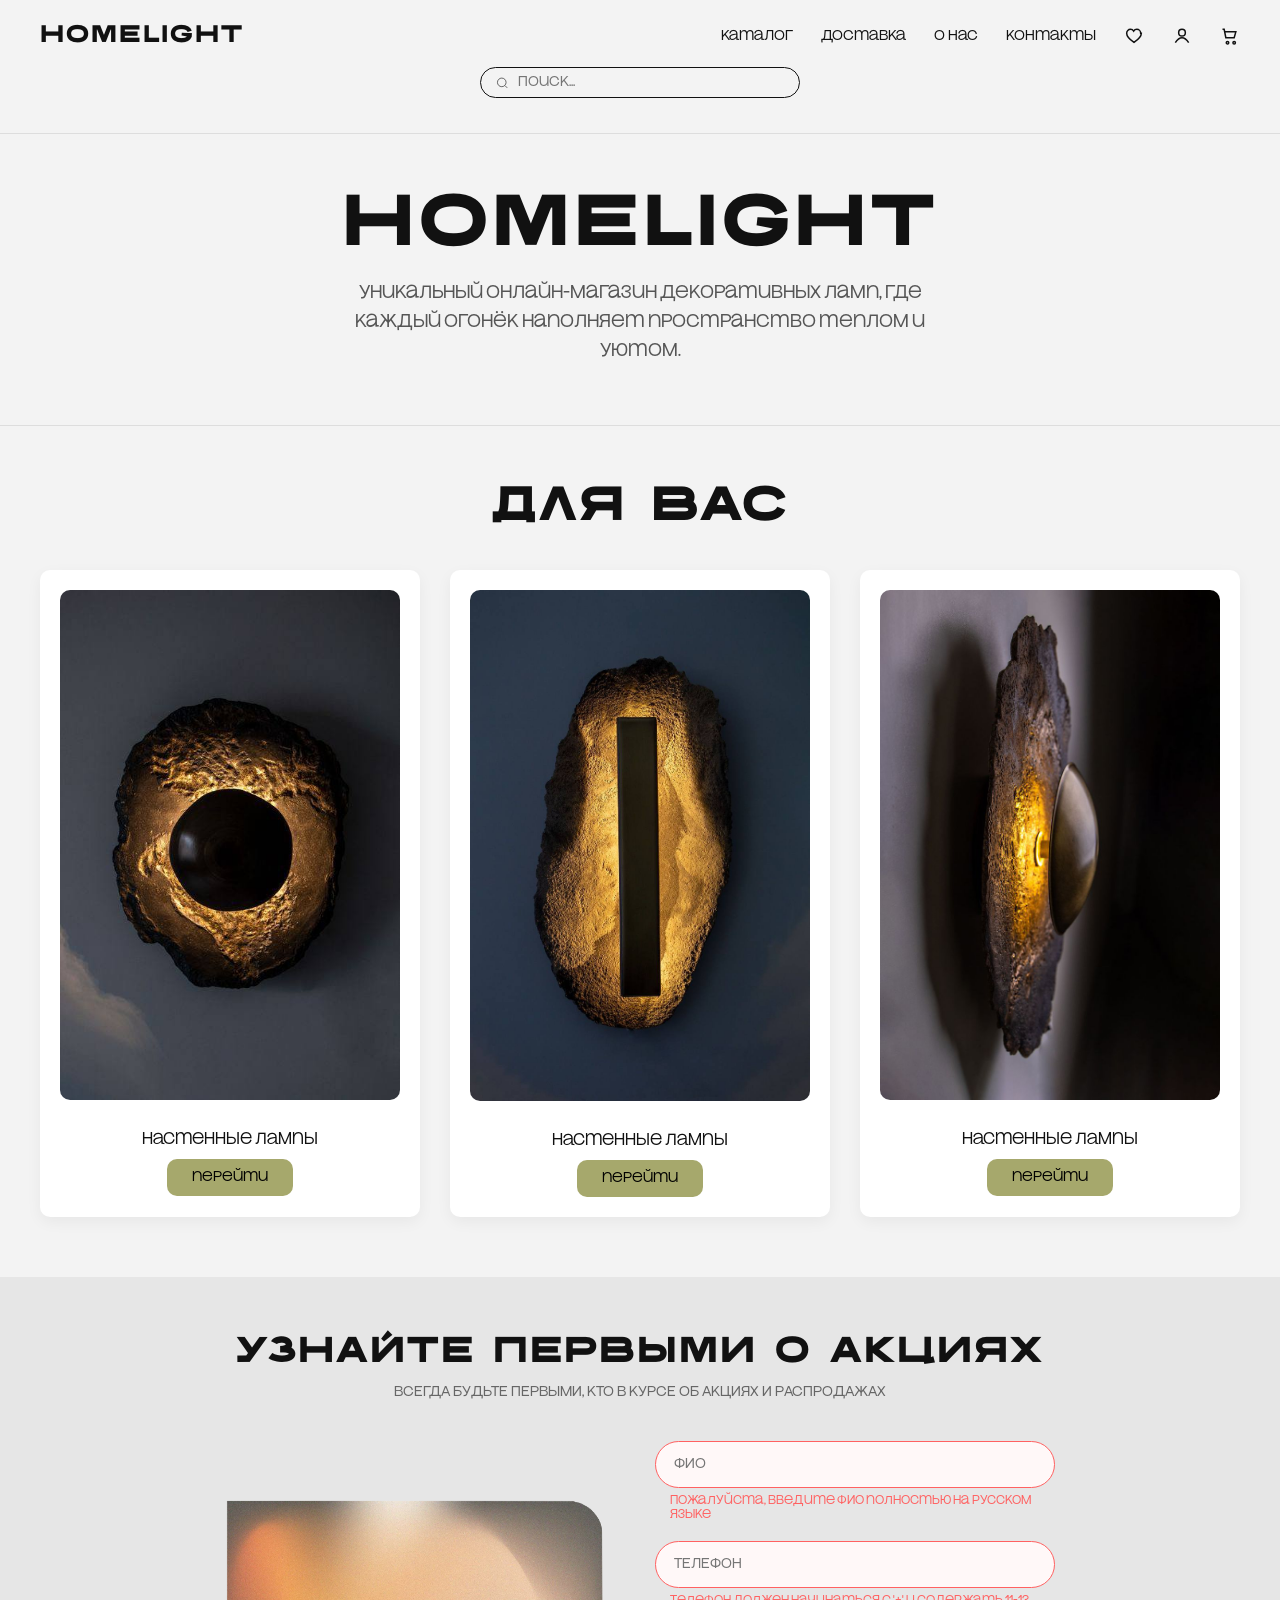
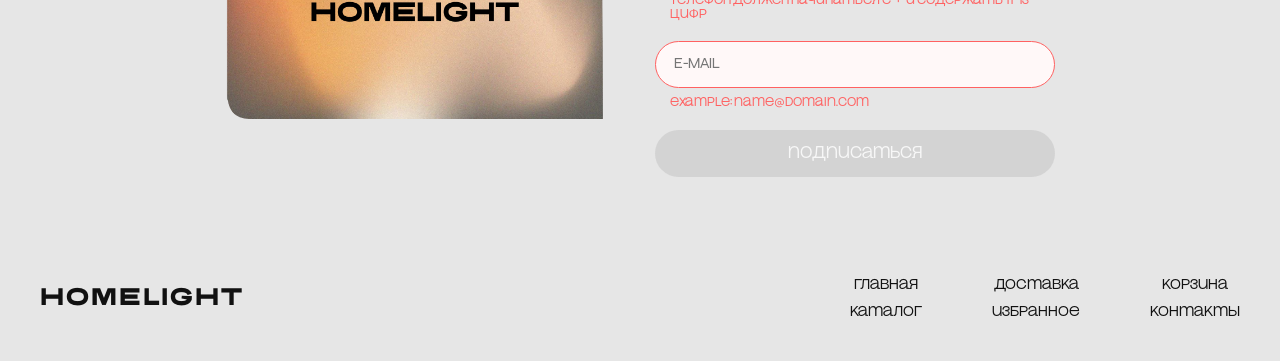
==== index.html @ e1d5abbf "Add files via upload" ====
<!DOCTYPE html>
<html lang="ru">
<head>
    <meta name="viewport" content="width=device-width, initial-scale=1.0, maximum-scale=1.0, user-scalable=yes">
    <meta charset="UTF-8">
    <meta name="viewport" content="width=device-width, initial-scale=1.0">
    <title>HOMELIGHT</title>
    <link href="https://fonts.googleapis.com/css2?family=Manrope:wght@400;500;700;800&display=swap" rel="stylesheet">
    <link rel="stylesheet" href="style.css">
    <link rel="stylesheet" href="cart-notification.css">
</head>
<body>
<link rel="stylesheet" href="common.css">
<header class="header">
    <div class="container header-row">
        <a href="index.html" class="logo">HOMELIGHT</a>

        <nav class="nav">
            <a href="catalog.html">каталог</a>
            <a href="delivery.html">доставка</a>
            <a href="about.html">о нас</a>
             <a href="contact.html">контакты</a>

            <a href="favorites.html" class="icon icon-favorite">
                <svg class="heart-icon" viewBox="0 0 24 24" fill="none" stroke="currentColor">
                    <path d="M20.8 8.6c0 5-8.8 11-8.8 11S3.2 13.6 3.2 8.6c0-2.6 2-4.6 4.6-4.6 1.6 0 3 .8 3.8 2.1C12.4 4.8 13.8 4 15.4 4c2.6 0 4.6 2 4.6 4.6z"/>
                </svg>
            </a>

            <a href="profile.html" class="icon">
                <svg viewBox="0 0 24 24" fill="none" stroke="currentColor">
                    <circle cx="12" cy="8" r="4"/>
                    <path d="M4 20c2.5-4 5.5-6 8-6s5.5 2 8 6"/>
                </svg>
            </a>

            <a href="trashbin.html" class="icon cart-icon">
                <svg viewBox="0 0 24 24" fill="none" stroke="currentColor">
                    <path d="M3 4h2l2 10h10l2-7H6"/>
                    <circle cx="9" cy="20" r="1.5"/>
                    <circle cx="17" cy="20" r="1.5"/>
                </svg>
            </a>
        </nav>
    </div>

    <div class="search-wrapper">
        <div class="search-box">
            <svg viewBox="0 0 24 24" fill="none" stroke="currentColor">
                <circle cx="11" cy="11" r="7"/>
                <line x1="20" y1="20" x2="16.5" y2="16.5"/>
            </svg>
            <input type="text" id="searchInput" placeholder="Поиск...">
        </div>
    </div>
</header>

<hr class="divider">

<section class="hero container">
    <h1>HOMELIGHT</h1>
    <p class="hero-text">
        уникальный онлайн-магазин декоративных ламп, где каждый огонёк наполняет пространство теплом и уютом.
    </p>
</section>

<hr class="divider">

<section class="catalog container">
    <h2>ДЛЯ ВАС</h2>

    <div class="catalog-grid">
        <div class="card" onclick="window.location.href='card.html?id=6'">
            <div class="card-img">
                <img src="image/1.6.jpeg" alt="Лампа 1">
            </div>
            <p>настенные лампы</p>
            <button onclick="event.stopPropagation(); window.location.href='card.html?id=6'">перейти</button>
        </div>

        <div class="card" onclick="window.location.href='card.html?id=3'">
            <img src="image/1.3.jpeg" alt="Лампа 2">
            <p>настенные лампы</p>
            <button onclick="event.stopPropagation(); window.location.href='card.html?id=3'">перейти</button>
        </div>

        <div class="card" onclick="window.location.href='card.html?id=9'">
            <img src="image/1.9.jpg" alt="Лампа 3">
            <p>настенные лампы</p>
            <button onclick="event.stopPropagation(); window.location.href='card.html?id=9'">перейти</button>
        </div>
    </div>
</section>

<section class="subscribe">
    <div class="container">
        <h2 class="subscribe-title">УЗНАЙТЕ ПЕРВЫМИ О АКЦИЯХ</h2>
        <p class="sub-text">ВСЕГДА БУДЬТЕ ПЕРВЫМИ, КТО В КУРСЕ ОБ АКЦИЯХ И РАСПРОДАЖАХ</p>

        <div class="subscribe-wrapper">
            <div class="subscribe-image">
                <img src="image/homelight.png" alt="Подписка">
            </div>

            <form class="subscribe-form" id="subscribeForm" novalidate>
                <div class="form-group">
                    <input 
                        type="text" 
                        id="fullname"
                        placeholder="ФИО" 
                        autocomplete="off"
                    >
                    <div class="error-message" id="fullnameError">Пожалуйста, введите ФИО полностью на русском языке</div>
                </div>

                <div class="form-group">
                    <input 
                        type="tel" 
                        id="phone"
                        placeholder="ТЕЛЕФОН" 
                        autocomplete="off"
                    >
                    <div class="error-message" id="phoneError">Телефон должен начинаться с '+' и содержать 11-13 цифр</div>
                </div>

                <div class="form-group">
                    <input 
                        type="email" 
                        id="email"
                        placeholder="E-MAIL" 
                        autocomplete="off"
                    >
                    <div class="error-message" id="emailError">example: name@domain.com</div>
                </div>

                <button type="submit" class="subscribe-btn" id="submitBtn">подписаться</button>
            </form>
        </div>
    </div>
</section>

<script>
    document.addEventListener('DOMContentLoaded', function() {
        // ---------- БЛОК ПОДПИСКИ ----------
        const subscribeForm = document.getElementById('subscribeForm');
        if (subscribeForm) {
            const fullnameInput = document.getElementById('fullname');
            const phoneInput = document.getElementById('phone');
            const emailInput = document.getElementById('email');
            const submitBtn = document.getElementById('submitBtn');
            
            const fullnameError = document.getElementById('fullnameError');
            const phoneError = document.getElementById('phoneError');
            const emailError = document.getElementById('emailError');
            
            // Регулярные выражения
            const patterns = {
                fullname: /^[А-Яа-яЁё\s]{2,}$/,
                phone: /^\+\d{10,13}$/,
                email: /^[^\s@]+@[^\s@]+\.[^\s@]+$/
            };
            
            // При фокусе на телефоне - добавляем +, если поле пустое
            phoneInput.addEventListener('focus', function() {
                if (this.value.trim() === '') {
                    this.value = '+';
                }
            });
            
            // При вводе телефона - защищаем первый символ +
            phoneInput.addEventListener('input', function() {
                let val = this.value;
                
                // Если поле пустое - ставим +
                if (val === '') {
                    this.value = '+';
                    return;
                }
                
                // Если первый символ не + - добавляем его в начало
                if (val[0] !== '+') {
                    this.value = '+' + val.replace(/[^0-9]/g, '');
                    return;
                }
                
                // Удаляем все символы, кроме + и цифр, но сохраняем + в начале
                let numbers = val.substring(1).replace(/[^0-9]/g, '');
                this.value = '+' + numbers;
            });
            
            // Функция валидации одного поля
            function validateField(input, pattern, errorElement) {
                const value = input.value.trim();
                
                if (value === '') {
                    input.classList.add('invalid');
                    errorElement.classList.add('visible');
                    return false;
                }
                
                if (!pattern.test(value)) {
                    input.classList.add('invalid');
                    errorElement.classList.add('visible');
                    return false;
                }
                
                input.classList.remove('invalid');
                errorElement.classList.remove('visible');
                return true;
            }
            
            // Общая проверка формы
            function isFormValid() {
                const isFullnameValid = validateField(fullnameInput, patterns.fullname, fullnameError);
                const isPhoneValid = validateField(phoneInput, patterns.phone, phoneError);
                const isEmailValid = validateField(emailInput, patterns.email, emailError);
                
                return isFullnameValid && isPhoneValid && isEmailValid;
            }
            
            // Обновление состояния кнопки
            function updateSubscribeButton() {
                submitBtn.disabled = !isFormValid();
            }
            
            // Обработчики событий
            fullnameInput.addEventListener('input', () => {
                validateField(fullnameInput, patterns.fullname, fullnameError);
                updateSubscribeButton();
            });
            
            phoneInput.addEventListener('input', () => {
                validateField(phoneInput, patterns.phone, phoneError);
                updateSubscribeButton();
            });
            
            emailInput.addEventListener('input', () => {
                validateField(emailInput, patterns.email, emailError);
                updateSubscribeButton();
            });
            
            fullnameInput.addEventListener('blur', () => {
                validateField(fullnameInput, patterns.fullname, fullnameError);
                updateSubscribeButton();
            });
            
            phoneInput.addEventListener('blur', () => {
                validateField(phoneInput, patterns.phone, phoneError);
                updateSubscribeButton();
            });
            
            emailInput.addEventListener('blur', () => {
                validateField(emailInput, patterns.email, emailError);
                updateSubscribeButton();
            });
            
            // Отправка формы
            subscribeForm.addEventListener('submit', function(e) {
                e.preventDefault();
                
                if (isFormValid()) {
                    // Меняем цвет кнопки при нажатии
                    submitBtn.style.backgroundColor = '#8b8d5a';
                    
                    // Простое сообщение без имени
                    alert('Спасибо за подписку!');
                    
                    // Сбрасываем форму
                    subscribeForm.reset();
                    
                    // Убираем классы ошибок
                    fullnameInput.classList.remove('invalid');
                    phoneInput.classList.remove('invalid');
                    emailInput.classList.remove('invalid');
                    fullnameError.classList.remove('visible');
                    phoneError.classList.remove('visible');
                    emailError.classList.remove('visible');
                    
                    // Блокируем кнопку
                    submitBtn.disabled = true;
                    
                    // Возвращаем цвет кнопки
                    setTimeout(() => {
                        submitBtn.style.backgroundColor = '';
                    }, 200);
                } else {
                    alert('Пожалуйста, заполните все поля корректно');
                }
            });
            
            // Инициализация
            updateSubscribeButton();
        }
    });
</script>

<style>
    /* Стили для подсветки ошибок */
    .form-group input.invalid {
        border-color: #ff6161 !important;
        background-color: #fff8f8;
    }
    
    .error-message {
        font-size: 12px;
        color: #ff6161;
        margin-top: 5px;
        margin-left: 15px;
        display: none;
    }
    
    .error-message.visible {
        display: block;
    }
    
    .subscribe-btn:disabled {
        background: #ccc;
        cursor: not-allowed;
        opacity: 0.7;
    }
    
    .subscribe-btn {
        transition: background 0.2s ease;
    }
</style>
<footer class="footer">
    <div class="container footer-content">
        <a href="index.html" class="logo">HOMELIGHT</a>

        <div class="footer-links">
            <div class="col">
                <a href="index.html">главная</a>
                <a href="catalog.html">каталог</a>
            </div>
            <div class="col">
                <a href="delivery.html">доставка</a>
                <a href="favorites.html">избранное</a>
            </div>
            <div class="col">
                <a href="trashbin.html">корзина</a>
                <a href="contact.html">контакты</a>
            </div>
        </div>
    </div>
</footer>

<script src="product-data.js"></script>
<script src="cart.js"></script>
<script>
const searchInput = document.getElementById('searchInput');
if (searchInput) {
    searchInput.addEventListener('keypress', function(e) {
        if (e.key === 'Enter') {
            const query = this.value.trim().toLowerCase();
            if (query === 'каталог') {
                window.location.href = 'catalog.html';
            } else if (query === 'о нас') {
                window.location.href = 'about.html';
            } else if (query === 'главная') {
                window.location.href = 'index.html';
            } else if (query === 'корзина') {
                window.location.href = 'trashbin.html';
            } else {
                alert('Найдено: ' + query);
            }
        }
    });
}

document.querySelectorAll('.icon-favorite').forEach(icon => {
    const svg = icon.querySelector('.heart-icon');
    if (svg) {
        icon.addEventListener('mouseenter', function() {
            svg.style.stroke = '#FF6161';
            svg.style.fill = '#FF6161';
        });
        icon.addEventListener('mouseleave', function() {
            svg.style.stroke = 'currentColor';
            svg.style.fill = 'none';
        });
    }
});

document.addEventListener('DOMContentLoaded', function() {
    const form = document.getElementById('subscribeForm');
    if (!form) return;
    
    const fullnameInput = document.getElementById('fullname');
    const phoneInput = document.getElementById('phone');
    const emailInput = document.getElementById('email');
    const submitBtn = document.getElementById('submitBtn');
    
    let fullnameTouched = false;
    let phoneTouched = false;
    let emailTouched = false;
    let formSubmitted = false;
    
    const patterns = {
        fullname: /^[А-Яа-яЁё\s]+$/,
        phone: /^\+\d{1,3}\d{10}$/,
        email: /^[a-zA-Z0-9._%+-]+@[a-zA-Z0-9.-]+\.[a-zA-Z]{2,}$/
    };
    
    function validateField(input, pattern, errorElementId, touched) {
        const errorElement = document.getElementById(errorElementId);
        const value = input.value.trim();
        
        if (touched || formSubmitted) {
            if (value === '') {
                input.setCustomValidity('Поле обязательно для заполнения');
                errorElement.classList.add('visible');
                return false;
            } else if (!pattern.test(value)) {
                input.setCustomValidity('Неверный формат');
                errorElement.classList.add('visible');
                return false;
            } else {
                input.setCustomValidity('');
                errorElement.classList.remove('visible');
                return true;
            }
        } else {
            input.setCustomValidity('');
            errorElement.classList.remove('visible');
            return value !== '' && pattern.test(value);
        }
    }
    
    function validateForm() {
        const isFullnameValid = validateField(fullnameInput, patterns.fullname, 'fullnameError', fullnameTouched);
        const isPhoneValid = validateField(phoneInput, patterns.phone, 'phoneError', phoneTouched);
        const isEmailValid = validateField(emailInput, patterns.email, 'emailError', emailTouched);
        return isFullnameValid && isPhoneValid && isEmailValid;
    }
    
    function updateButtonState() {
        submitBtn.disabled = !validateForm();
    }
    
    fullnameInput.addEventListener('input', function() { fullnameTouched = true; validateField(this, patterns.fullname, 'fullnameError', true); updateButtonState(); });
    fullnameInput.addEventListener('blur', function() { fullnameTouched = true; validateField(this, patterns.fullname, 'fullnameError', true); updateButtonState(); });
    
    phoneInput.addEventListener('input', function() {
        phoneTouched = true;
        if (this.value && !this.value.startsWith('+')) {
            this.value = '+' + this.value.replace(/[^0-9]/g, '');
        }
        validateField(this, patterns.phone, 'phoneError', true);
        updateButtonState();
    });
    phoneInput.addEventListener('blur', function() { phoneTouched = true; validateField(this, patterns.phone, 'phoneError', true); updateButtonState(); });
    
    emailInput.addEventListener('input', function() {
        emailTouched = true;
        this.value = this.value.toLowerCase();
        validateField(this, patterns.email, 'emailError', true);
        updateButtonState();
    });
    emailInput.addEventListener('blur', function() { emailTouched = true; validateField(this, patterns.email, 'emailError', true); updateButtonState(); });
    
    form.addEventListener('submit', function(e) {
        e.preventDefault();
        formSubmitted = true;
        fullnameTouched = true;
        phoneTouched = true;
        emailTouched = true;
        
        if (validateForm()) {
            alert('Спасибо за подписку!');
            form.reset();
            fullnameTouched = false;
            phoneTouched = false;
            emailTouched = false;
            formSubmitted = false;
            updateButtonState();
        }
    });
    
    updateButtonState();
});
---- style.css ----
* {
    margin: 0;
    padding: 0;
    box-sizing: border-box;
}

@font-face {
    font-family: 'Widock Trial';
    src: url('Widock TRIAL Bold.otf') format('opentype');
    font-weight: 800;
    font-display: swap;
}

@font-face {
    font-family: 'Gothic60';
    src: url('Gothic60-Regular.otf') format('opentype');
    font-weight: 400;
    font-display: swap;
}

body {
    background: #f3f3f3;
    font-family: 'Gothic60', 'Manrope', sans-serif;
    color: #111;
}

.container {
    width: 1200px;
    margin: 0 auto;
    text-align: center;
}

.header {
    padding: 25px 0 35px;
}

.header-row {
    display: flex;
    justify-content: space-between;
    align-items: center;
}

.logo {
    font-family: 'Widock Trial', 'Manrope', sans-serif;
    font-weight: 800;
    letter-spacing: 2px;
    font-size: 24px;
    text-decoration: none;
    color: inherit;
    transition: opacity 0.3s;
}

.logo:hover {
    opacity: 0.8;
}

.nav {
    display: flex;
    align-items: center;
    gap: 28px;
}

.nav a {
    font-family: 'Gothic60', 'Manrope', sans-serif;
    font-weight: 400;
    text-decoration: none;
    font-size: 14px;
    color: #111;
    transition: color 0.3s;
}

.nav a:hover {
    color: #a6a86c;
}

.nav a.active {
    color: #a6a86c;
}

.icon {
    display: inline-flex;
    align-items: center;
    transition: all 0.3s ease;
}

.icon svg {
    width: 20px;
    height: 20px;
    stroke-width: 1.8;
    transition: all 0.3s ease;
}

.icon-favorite:hover svg {
    stroke: #FF6161 !important;
    fill: #FF6161 !important;
}

.icon:not(.icon-favorite):hover svg {
    stroke: #a6a86c;
}

.search-wrapper {
    display: flex;
    justify-content: center;
    margin-top: 20px;
}

.search-box {
    display: flex;
    align-items: center;
    border: 1.5px solid #111;
    border-radius: 20px;
    padding: 6px 14px;
    width: 320px;
    transition: border-color 0.3s;
}

.search-box:focus-within {
    border-color: #a6a86c;
}

.search-box svg {
    width: 16px;
    height: 16px;
    margin-right: 8px;
}

.search-box input {
    border: none;
    outline: none;
    background: transparent;
    width: 100%;
    font-size: 14px;
    font-family: 'Gothic60', 'Manrope', sans-serif;
}

.hero {
    padding: 60px 0;
}

.hero h1 {
    font-family: 'Widock Trial', 'Manrope', sans-serif;
    font-weight: 800;
    font-size: 72px;
    letter-spacing: 4px;
    margin-bottom: 20px;
}

.hero-text {
    font-size: 18px;
    color: #555;
    max-width: 600px;
    margin: 0 auto;
    line-height: 1.6;
}

.divider {
    border: none;
    border-top: 1px solid #ddd;
}

.catalog {
    padding: 60px 0;
}

.catalog h2 {
    font-family: 'Widock Trial', 'Manrope', sans-serif;
    font-weight: 800;
    font-size: 48px;
    letter-spacing: 2px;
    margin-bottom: 40px;
}

.catalog-grid {
    display: grid;
    grid-template-columns: repeat(3, 1fr);
    gap: 30px;
}

.card {
    background: #fff;
    padding: 20px;
    border-radius: 10px;
    text-align: center;
    box-shadow: 0 5px 15px rgba(0,0,0,0.05);
    transition: transform 0.3s, box-shadow 0.3s;
    cursor: pointer;
}

.card:hover {
    transform: scale(1.05);
    box-shadow: 0 10px 25px rgba(0,0,0,0.15);
}

.card img {
    width: 100%;
    border-radius: 10px;
    margin-bottom: 15px;
}

.card p {
    font-size: 16px;
    margin: 10px 0;
    color: #111;
}

.card button {
    background: #a6a86c;
    border: none;
    padding: 10px 25px;
    border-radius: 10px;
    cursor: pointer;
    font-size: 14px;
    transition: background 0.3s;
    font-family: 'Gothic60', sans-serif;
}

.card button:hover {
    background: #8b8d5a;
}

.subscribe {
    background: #e6e6e6;
    padding: 60px 0;
}

.subscribe-title {
    font-family: 'Widock Trial', 'Manrope', sans-serif;
    font-weight: 800;
    font-size: 36px;
    letter-spacing: 2px;
    margin-bottom: 15px;
}

.sub-text {
    font-size: 14px;
    color: #666;
    margin-bottom: 40px;
}

.subscribe-wrapper {
    display: flex;
    gap: 50px;
    align-items: center;
    justify-content: center;
    flex-wrap: wrap;
}

.subscribe-image {
    width: 380px;
    height: 220px;
border-radius: 0 24px 0 24px;
    overflow: hidden;
}

.subscribe-image img {
    width: 100%;
    border-radius: 0 24px 0 24px;
}

.subscribe-form {
    flex: 1;
    max-width: 400px;
    text-align: left;
}

.form-group {
    margin-bottom: 20px;
}

.form-group input {
    width: 100%;
    padding: 14px 18px;
    border: 1.5px solid #ddd;
    border-radius: 30px;
    font-size: 14px;
    font-family: 'Gothic60', sans-serif;
    transition: border-color 0.3s;
}

.form-group input:focus {
    outline: none;
    border-color: #a6a86c;
}

.error-message {
    font-size: 12px;
    color: #ff6161;
    margin-top: 5px;
    margin-left: 15px;
    display: none;
}

.error-message.visible {
    display: block;
}

.subscribe-btn {
    width: 100%;
    padding: 14px;
    background: #a6a86c;
    color: white;
    border: none;
    border-radius: 30px;
    font-size: 16px;
    cursor: pointer;
    transition: background 0.3s;
    font-family: 'Gothic60', sans-serif;
}

.subscribe-btn:hover {
    background: #8b8d5a;
}

.subscribe-btn:disabled {
    background: #ccc;
    cursor: not-allowed;
}

.footer {
    background: #e6e6e6;
    padding: 40px 0;
}

.footer-content {
    display: flex;
    justify-content: space-between;
    align-items: center;
}

.footer-links {
    display: flex;
    gap: 70px;
}

.footer-links .col {
    display: flex;
    flex-direction: column;
    gap: 10px;
}

.footer-links a {
    text-decoration: none;
    font-size: 14px;
    color: #111;
    transition: color 0.3s;
    font-family: 'Gothic60', sans-serif;
}

.footer-links a:hover {
    color: #a6a86c;
}

@media (max-width: 768px) {
    .container {
        width: 100%;
        padding: 0 20px;
    }
    
    .header-row {
        flex-wrap: wrap;
        gap: 15px;
    }
    
    .hero h1 {
        font-size: 48px;
    }
    
    .hero-text {
        font-size: 16px;
    }
    
    .catalog h2 {
        font-size: 36px;
    }
    
    .catalog-grid {
        grid-template-columns: 1fr;
    }
    
    .subscribe-title {
        font-size: 28px;
    }
    
    .subscribe-wrapper {
        flex-direction: column;
    }
    
    .footer-content {
        flex-direction: column;
        gap: 30px;
    }
    
    .footer-links {
        flex-direction: column;
        gap: 30px;
        align-items: center;
    }
    
    .footer-links .col {
        align-items: center;
    }
}

@media (max-width: 480px) {
    .hero h1 {
        font-size: 36px;
    }
    
    .catalog h2 {
        font-size: 28px;
    }
    
    .search-box {
        width: 100%;
        max-width: 280px;
    }
    
    .nav {
        gap: 15px;
    }
    
    .nav a {
        font-size: 12px;
    }
 /* ===== МОБИЛЬНАЯ ВЕРСИЯ: НОВЫЙ ПОРЯДОК ЭЛЕМЕНТОВ ШАПКИ ===== */
@media (max-width: 768px) {
    .header-row {
        display: flex;
        flex-direction: column;
        align-items: center;
        gap: 20px;
    }
    
    /* Логотип - первый */
    .logo {
        order: 1;
    }
    
    /* Контейнер для иконок - второй, поверх навигации */
    .header-icons,
    .nav .icon-favorite,
    .nav .icon,
    .nav a[href*="favorites"],
    .nav a[href*="profile"],
    .nav a[href*="trashbin"] {
        order: 2;
        display: inline-flex;
    }
    
    /* Отдельный блок для иконок, если их нет в отдельном контейнере */
    .header-row > .icon,
    .header-row > a.icon,
    .header-row > .cart-icon {
        order: 2;
        display: inline-flex;
    }
    
    /* Навигационные ссылки - третий блок */
    .nav {
        order: 3;
        display: flex;
        flex-wrap: wrap;
        justify-content: center;
        gap: 20px;
        width: 100%;
    }
    
    /* Поиск - четвертый */
    .search-wrapper {
        order: 4;
        width: 100%;
        display: flex;
        justify-content: center;
        margin-top: 5px;
    }
    
    /* Иконки - черный цвет */
    .icon svg,
    .icon-favorite svg,
    .cart-icon svg {
        stroke: #111 !important;
        fill: none !important;
    }
    
    /* Убираем эффект покраснения при наведении на мобилке (опционально) */
    .icon-favorite:active svg {
        stroke: #FF6161 !important;
        fill: #FF6161 !important;
    }
    
    /* Для всех иконок в шапке */
    .header .icon svg,
    .header .icon-favorite svg,
    .header .cart-icon svg {
        stroke: #111 !important;
        fill: none !important;
    }
}
}
---- cart-notification.css ----
/* cart-notification.css - Стили для уведомлений корзины и избранного */

.cart-icon, .icon-favorite {
    position: relative;
}

.cart-badge, .favorites-badge {
    position: absolute;
    top: -8px;
    right: -12px;
    background: #FF6161;
    color: white;
    font-size: 10px;
    font-weight: bold;
    min-width: 18px;
    height: 18px;
    border-radius: 50%;
    display: flex;
    align-items: center;
    justify-content: center;
    padding: 0 4px;
    font-family: 'Gothic60', sans-serif;
    animation: badgePop 0.3s ease;
}

@keyframes badgePop {
    0% {
        transform: scale(0);
    }
    70% {
        transform: scale(1.2);
    }
    100% {
        transform: scale(1);
    }
}

.cart-notification {
    position: fixed;
    bottom: 30px;
    right: 30px;
    background: #a6a86c;
    color: white;
    padding: 12px 24px;
    border-radius: 30px;
    font-size: 14px;
    font-family: 'Gothic60', sans-serif;
    z-index: 1000;
    opacity: 0;
    transform: translateX(100px);
    transition: all 0.3s ease;
    box-shadow: 0 4px 15px rgba(0,0,0,0.2);
}

.cart-notification.show {
    opacity: 1;
    transform: translateX(0);
}

/* Стиль для кнопки избранного на карточке товара */
.favorite-btn {
    background: #e9e9e9;
    padding: 18px 20px;
    border-radius: 14px;
    font-size: 18px;
    cursor: pointer;
    transition: all 0.3s ease;
    display: flex;
    align-items: center;
    justify-content: center;
}

.favorite-btn:hover {
    background: #FF6161;
    transform: scale(1.02);
}

.favorite-btn:hover svg {
    stroke: white !important;
    fill: white !important;
}

.favorite-btn.active {
    background: #FF6161;
}

.favorite-btn.active svg {
    fill: white;
    stroke: white;
}

@keyframes fadeInUp {
    from {
        opacity: 0;
        transform: translateY(20px);
    }
    to {
        opacity: 1;
        transform: translateY(0);
    }
    /* Мобильная навигация - иконки в строку, ссылки под ними */
@media (max-width: 768px) {
    .header-row {
        flex-direction: column;
        gap: 20px;
    }
    
    /* Контейнер для иконок (корзина, избранное, профиль) */
    .header-icons {
        order: 1;
        display: flex;
        justify-content: center;
        gap: 20px;
        width: 100%;
    }
    
    /* Навигационные ссылки (каталог, доставка, о нас) */
    .nav {
        order: 2;
        display: flex;
        flex-wrap: wrap;
        justify-content: center;
        gap: 20px;
        width: 100%;
    }
    
    /* Поиск */
    .search-wrapper {
        order: 3;
        width: 100%;
        display: flex;
        justify-content: center;
    }
}
}
---- common.css ----
/* ===== ТОЛЬКО ДЛЯ МОБИЛЬНЫХ УСТРОЙСТВ (до 768px) ===== */
@media (max-width: 768px) {
    /* ===== ШАПКА ===== */
    .header-row {
        display: flex !important;
        flex-direction: column !important;
        align-items: center !important;
        gap: 15px !important;
    }
    
    /* Логотип - первый */
    .logo {
        order: 1 !important;
        font-size: 28px !important;
        margin-bottom: 5px !important;
    }
    
    /* Навигация - меняем порядок */
    .nav {
        order: 2 !important;
        display: flex !important;
        flex-wrap: wrap !important;
        justify-content: center !important;
        align-items: center !important;
        width: 100% !important;
    }
    
    /* 1. Все ИКОНКИ (с сердечком, профилем, корзиной) - собираем в первый ряд */
    .nav .icon,
    .nav .icon-favorite,
    .nav .cart-icon {
        order: 1 !important;
        display: inline-flex !important;
        margin: 0 12px !important;
    }
    
    /* 2. Все ТЕКСТОВЫЕ ссылки - собираем во второй ряд */
    .nav a:not(.icon):not(.icon-favorite):not(.cart-icon) {
        order: 2 !important;
        display: inline-flex !important;
        margin: 10px 12px 0 12px !important;
        color: #111111 !important;
        font-size: 14px !important;
        text-decoration: none !important;
    }
    
    /* Иконки - черного цвета, одинакового размера */
    .nav .icon svg,
    .nav .icon-favorite svg,
    .nav .cart-icon svg {
        stroke: #111111 !important;
        stroke-width: 1.8 !important;
        fill: none !important;
        width: 24px !important;
        height: 24px !important;
    }
    
    /* Сердечко делаем черным (без заливки) */
    .nav .icon-favorite svg {
        fill: none !important;
    }
    
    /* Убираем стандартные подчеркивания */
    .nav a {
        text-decoration: none !important;
    }
    
    /* ===== ПОИСК ===== */
    .search-wrapper {
        margin-top: 5px !important;
        padding: 0 15px !important;
    }
    
    .search-box {
        width: 100% !important;
    }
    
    .search-box input {
        width: 100% !important;
        padding: 10px 15px !important;
        font-size: 14px !important;
    }
    
    /* ===== ГЕРОЙ СЕКЦИЯ ===== */
    .hero {
        padding: 10px 0 30px !important;
    }
    
    .hero h1 {
        font-size: 48px !important;
        margin-bottom: 8px !important;
    }
    
    .hero-text {
        font-size: 16px !important;
        margin-top: 0 !important;
        padding-top: 0 !important;
    }
    
    /* ===== КНОПКИ ===== */
    .card button,
    .btn-cart,
    .subscribe-btn,
    .checkout-btn,
    .save-btn,
    .auth-btn,
    .cart button,
    .favorite-card button {
        background: #a6a86c !important;
        color: #111111 !important;
        border: none !important;
    }
    
    .card button:hover,
    .btn-cart:hover,
    .subscribe-btn:hover,
    .checkout-btn:hover,
    .save-btn:hover,
    .auth-btn:hover {
        background: #8b8d5a !important;
        color: #111111 !important;
    }
    
    /* ===== ФУТЕР ===== */
    .footer-content {
        flex-direction: column !important;
        gap: 30px !important;
        text-align: center !important;
    }
    
    .footer-links {
        display: flex !important;
        flex-direction: row !important;
        justify-content: center !important;
        gap: 40px !important;
        flex-wrap: wrap !important;
    }
    
    .footer-links .col {
        align-items: center !important;
    }
}

/* ===== ДЛЯ ЭКРАНОВ 2556x1179 ===== */
@media (min-width: 1920px) and (max-width: 2560px) {
    .container {
        max-width: 1400px !important;
        margin: 0 auto !important;
        padding: 0 40px !important;
    }
    
    .header-row {
        max-width: 1400px !important;
        margin: 0 auto !important;
        padding: 20px 0 !important;
    }
    
    .nav {
        gap: 40px !important;
    }
    
    .nav a {
        font-size: 16px !important;
    }
    
    .nav .icon svg,
    .nav .icon-favorite svg,
    .nav .cart-icon svg {
        width: 24px !important;
        height: 24px !important;
    }
    
    .catalog-grid,
    .favorites-grid {
        display: grid !important;
        grid-template-columns: repeat(4, 1fr) !important;
        gap: 40px !important;
    }
    
    .hero h1 {
        font-size: 64px !important;
    }
    
    .hero-text {
        font-size: 20px !important;
    }
    
    .card button,
    .btn-cart,
    .subscribe-btn {
        padding: 12px 24px !important;
        font-size: 16px !important;
    }
    
    .footer-content {
        max-width: 1400px !important;
        margin: 0 auto !important;
        gap: 60px !important;
    }
}

/* ===== ДЛЯ ОЧЕНЬ ШИРОКИХ ЭКРАНОВ ===== */
@media (min-width: 2556px) {
    .container {
        max-width: 1600px !important;
        margin: 0 auto !important;
        padding: 0 60px !important;
    }
    
    .catalog-grid,
    .favorites-grid {
        grid-template-columns: repeat(5, 1fr) !important;
        gap: 48px !important;
    }
    
    .hero h1 {
        font-size: 80px !important;
    }
    
    .hero-text {
        font-size: 24px !important;
    }
}
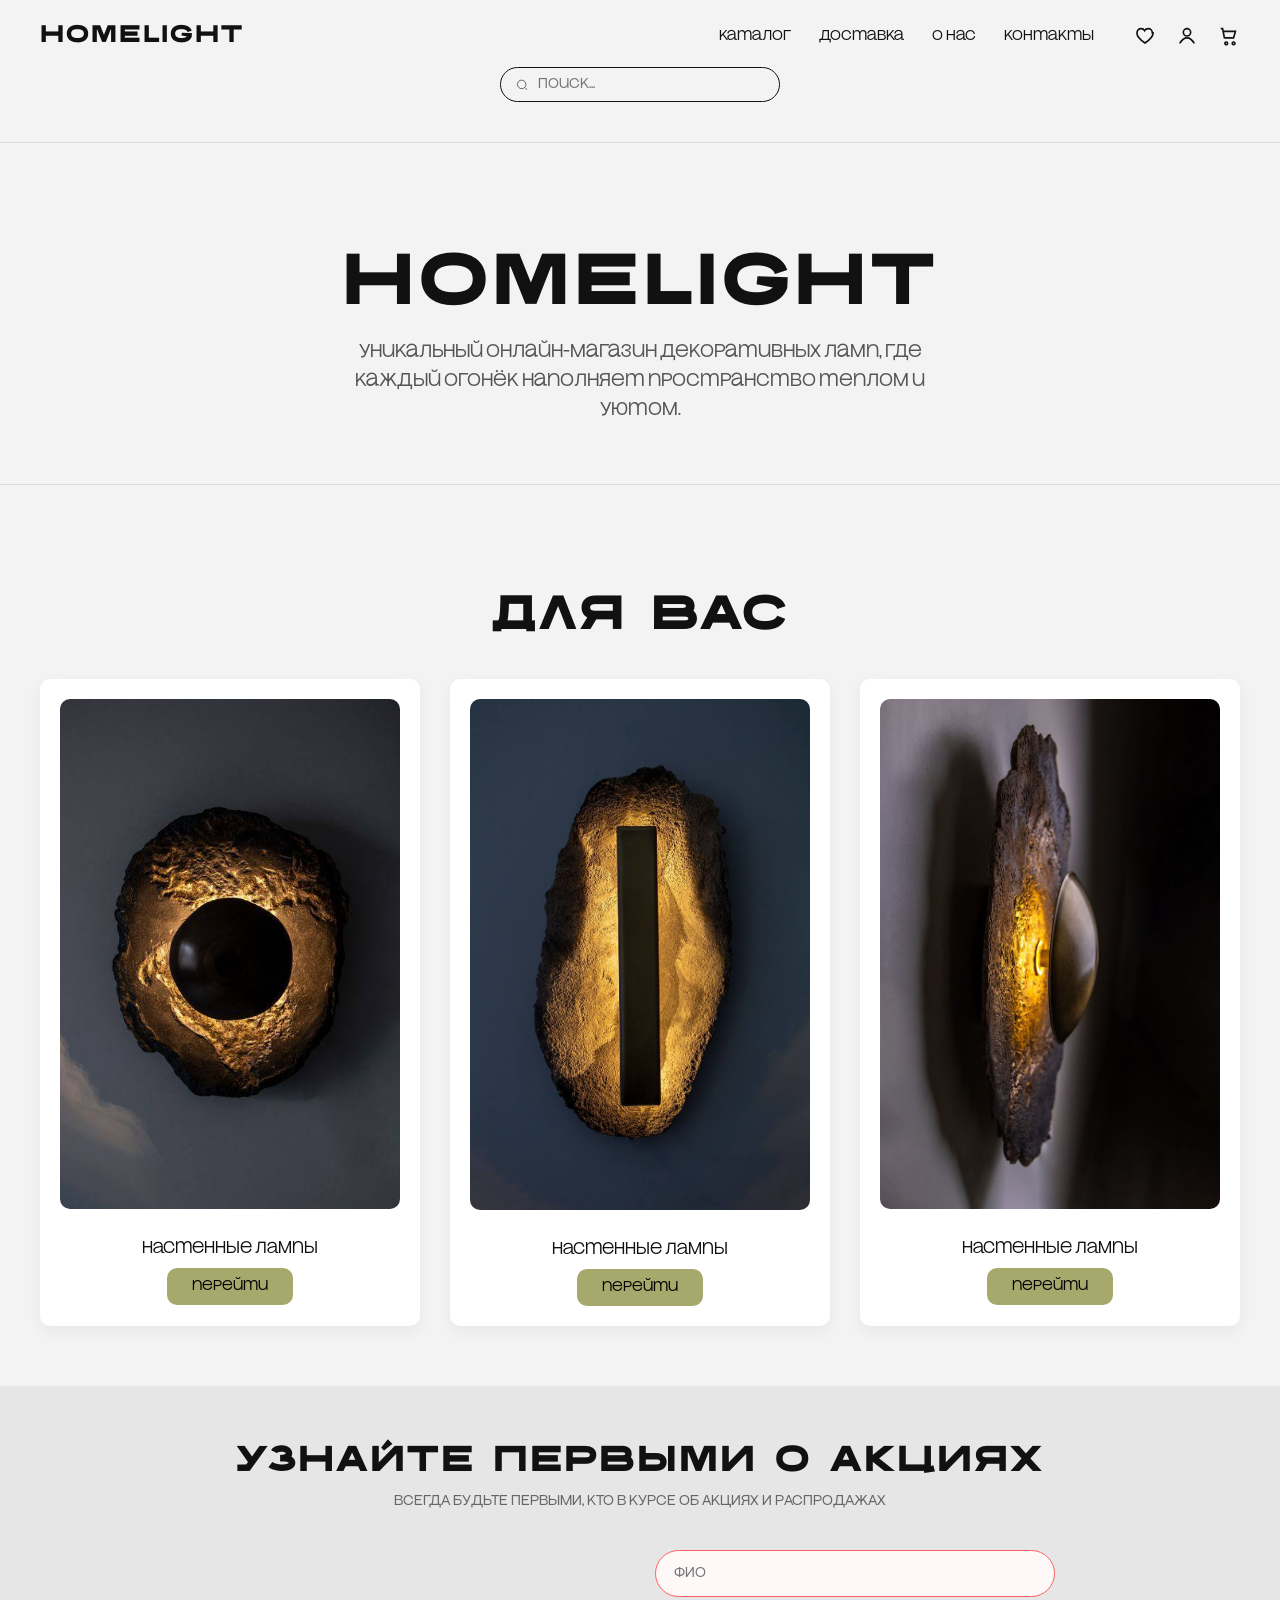
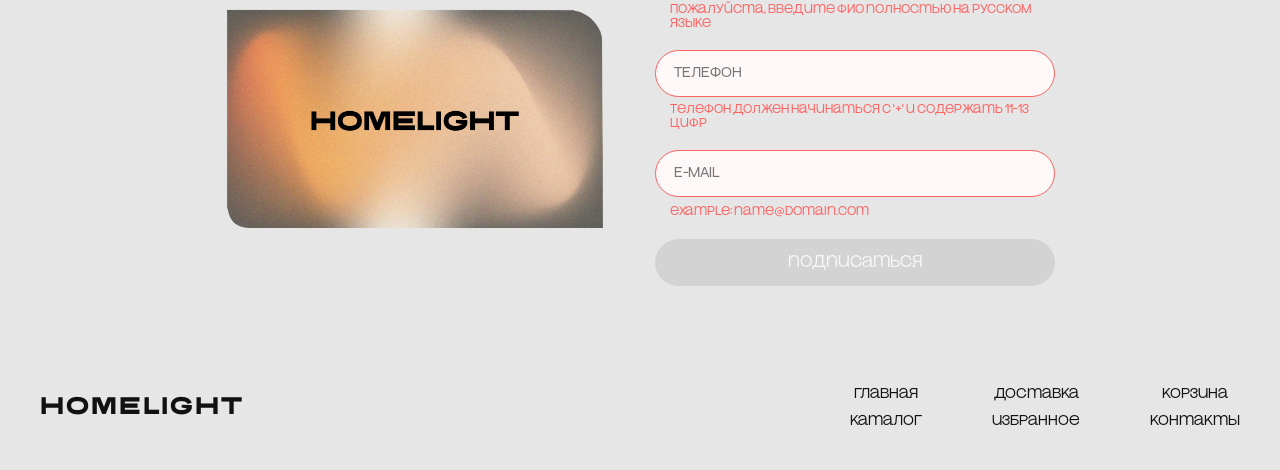
==== commit 3360c283: "Add files via upload" ====
--- a/index.html
+++ b/index.html
@@ -5,52 +5,60 @@
     <meta charset="UTF-8">
     <meta name="viewport" content="width=device-width, initial-scale=1.0">
     <title>HOMELIGHT</title>
+    <link rel="stylesheet" href="common.css">
     <link href="https://fonts.googleapis.com/css2?family=Manrope:wght@400;500;700;800&display=swap" rel="stylesheet">
     <link rel="stylesheet" href="style.css">
     <link rel="stylesheet" href="cart-notification.css">
 </head>
 <body>
-<link rel="stylesheet" href="common.css">
+
 <header class="header">
-    <div class="container header-row">
-        <a href="index.html" class="logo">HOMELIGHT</a>
-
-        <nav class="nav">
-            <a href="catalog.html">каталог</a>
-            <a href="delivery.html">доставка</a>
-            <a href="about.html">о нас</a>
-             <a href="contact.html">контакты</a>
-
-            <a href="favorites.html" class="icon icon-favorite">
-                <svg class="heart-icon" viewBox="0 0 24 24" fill="none" stroke="currentColor">
-                    <path d="M20.8 8.6c0 5-8.8 11-8.8 11S3.2 13.6 3.2 8.6c0-2.6 2-4.6 4.6-4.6 1.6 0 3 .8 3.8 2.1C12.4 4.8 13.8 4 15.4 4c2.6 0 4.6 2 4.6 4.6z"/>
+    <div class="container">
+        <div class="header-row">
+            <a href="index.html" class="logo">HOMELIGHT</a>
+            
+            <!-- Обертка для меню и иконок вместе -->
+            <div class="nav-wrapper">
+                <!-- Ссылки меню -->
+                <nav class="nav-links">
+                    <a href="catalog.html">каталог</a>
+                    <a href="delivery.html">доставка</a>
+                    <a href="about.html">о нас</a>
+                    <a href="contact.html">контакты</a>
+                </nav>
+                
+                <!-- Иконки (будут справа от меню на десктопе) -->
+                <div class="nav-icons">
+                    <a href="favorites.html" class="icon icon-favorite">
+                        <svg class="heart-icon" viewBox="0 0 24 24" fill="none" stroke="currentColor">
+                            <path d="M20.8 8.6c0 5-8.8 11-8.8 11S3.2 13.6 3.2 8.6c0-2.6 2-4.6 4.6-4.6 1.6 0 3 .8 3.8 2.1C12.4 4.8 13.8 4 15.4 4c2.6 0 4.6 2 4.6 4.6z"/>
+                        </svg>
+                    </a>
+                    <a href="profile.html" class="icon">
+                        <svg viewBox="0 0 24 24" fill="none" stroke="currentColor">
+                            <circle cx="12" cy="8" r="4"/>
+                            <path d="M4 20c2.5-4 5.5-6 8-6s5.5 2 8 6"/>
+                        </svg>
+                    </a>
+                    <a href="trashbin.html" class="icon cart-icon">
+                        <svg viewBox="0 0 24 24" fill="none" stroke="currentColor">
+                            <path d="M3 4h2l2 10h10l2-7H6"/>
+                            <circle cx="9" cy="20" r="1.5"/>
+                            <circle cx="17" cy="20" r="1.5"/>
+                        </svg>
+                    </a>
+                </div>
+            </div>
+        </div>
+
+        <div class="search-wrapper">
+            <div class="search-box">
+                <svg viewBox="0 0 24 24" fill="none" stroke="currentColor">
+                    <circle cx="11" cy="11" r="7"/>
+                    <line x1="20" y1="20" x2="16.5" y2="16.5"/>
                 </svg>
-            </a>
-
-            <a href="profile.html" class="icon">
-                <svg viewBox="0 0 24 24" fill="none" stroke="currentColor">
-                    <circle cx="12" cy="8" r="4"/>
-                    <path d="M4 20c2.5-4 5.5-6 8-6s5.5 2 8 6"/>
-                </svg>
-            </a>
-
-            <a href="trashbin.html" class="icon cart-icon">
-                <svg viewBox="0 0 24 24" fill="none" stroke="currentColor">
-                    <path d="M3 4h2l2 10h10l2-7H6"/>
-                    <circle cx="9" cy="20" r="1.5"/>
-                    <circle cx="17" cy="20" r="1.5"/>
-                </svg>
-            </a>
-        </nav>
-    </div>
-
-    <div class="search-wrapper">
-        <div class="search-box">
-            <svg viewBox="0 0 24 24" fill="none" stroke="currentColor">
-                <circle cx="11" cy="11" r="7"/>
-                <line x1="20" y1="20" x2="16.5" y2="16.5"/>
-            </svg>
-            <input type="text" id="searchInput" placeholder="Поиск...">
+                <input type="text" id="searchInput" placeholder="Поиск...">
+            </div>
         </div>
     </div>
 </header>
--- a/common.css
+++ b/common.css
@@ -1,223 +1,382 @@
-/* ===== ТОЛЬКО ДЛЯ МОБИЛЬНЫХ УСТРОЙСТВ (до 768px) ===== */
+/* common.css - единые стили для всех страниц */
+
+/* ===== ОСНОВНЫЕ СТИЛИ ШАПКИ ===== */
+.header {
+    padding: 25px 0 35px;
+}
+
+.header-row {
+    display: flex;
+    justify-content: space-between;
+    align-items: center;
+    flex-wrap: wrap;
+}
+
+.logo {
+    font-family: 'Widock Trial', 'Manrope', sans-serif;
+    font-weight: 800;
+    letter-spacing: 2px;
+    font-size: 24px;
+    text-decoration: none;
+    color: #111;
+    transition: opacity 0.3s ease;
+}
+
+.logo:hover {
+    opacity: 0.8;
+}
+
+/* Обертка для навигации */
+.nav-wrapper {
+    display: flex;
+    align-items: center;
+    gap: 40px;
+}
+
+/* Ссылки меню */
+.nav-links {
+    display: flex;
+    align-items: center;
+    gap: 28px;
+}
+
+.nav-links a {
+    font-family: 'Gothic60', 'Manrope', sans-serif;
+    font-weight: 400;
+    text-decoration: none;
+    font-size: 14px;
+    color: #111;
+    transition: color 0.3s ease;
+    white-space: nowrap;
+}
+
+.nav-links a:hover {
+    color: #a6a86c;
+}
+
+.nav-links a.active {
+    color: #a6a86c;
+}
+
+/* Иконки */
+.nav-icons {
+    display: flex;
+    align-items: center;
+    gap: 20px;
+}
+
+.icon {
+    display: inline-flex;
+    align-items: center;
+    transition: all 0.3s ease;
+    color: #111;
+}
+
+.icon svg {
+    width: 20px;
+    height: 20px;
+    stroke: #111;
+    stroke-width: 1.8;
+    fill: none;
+    transition: all 0.3s ease;
+}
+
+.icon:not(.icon-favorite):hover svg {
+    stroke: #a6a86c;
+}
+
+.icon-favorite:hover svg {
+    stroke: #FF6161 !important;
+    fill: #FF6161 !important;
+}
+
+/* Поиск */
+.search-wrapper {
+    display: flex;
+    justify-content: center;
+    margin-top: 20px;
+}
+
+.search-box {
+    display: flex;
+    align-items: center;
+    border: 1.5px solid #111;
+    border-radius: 20px;
+    padding: 6px 14px;
+    width: 320px;
+    transition: border-color 0.3s ease;
+}
+
+.search-box:focus-within {
+    border-color: #a6a86c;
+}
+
+.search-box svg {
+    width: 16px;
+    height: 16px;
+    margin-right: 8px;
+    stroke: #111;
+}
+
+.search-box input {
+    border: none;
+    outline: none;
+    background: transparent;
+    width: 100%;
+    font-size: 14px;
+    font-family: 'Gothic60', 'Manrope', sans-serif;
+    color: #111;
+}
 @media (max-width: 768px) {
-    /* ===== ШАПКА ===== */
+    .container {
+        width: 100% !important;
+        padding: 0 15px !important;
+    }
+    
+    .header {
+        padding: 15px 0 20px !important;
+    }
+    
     .header-row {
-        display: flex !important;
         flex-direction: column !important;
         align-items: center !important;
-        gap: 15px !important;
-    }
-    
-    /* Логотип - первый */
+        gap: 12px !important;
+    }
+    
     .logo {
         order: 1 !important;
-        font-size: 28px !important;
+        font-size: 24px !important;
         margin-bottom: 5px !important;
     }
     
-    /* Навигация - меняем порядок */
-    .nav {
+    .nav-wrapper {
         order: 2 !important;
-        display: flex !important;
-        flex-wrap: wrap !important;
+        flex-direction: column !important;
+        gap: 15px !important;
+        width: 100% !important;
+    }
+    
+    .nav-icons {
+        order: 1 !important;
         justify-content: center !important;
-        align-items: center !important;
-        width: 100% !important;
-    }
-    
-    /* 1. Все ИКОНКИ (с сердечком, профилем, корзиной) - собираем в первый ряд */
-    .nav .icon,
-    .nav .icon-favorite,
-    .nav .cart-icon {
-        order: 1 !important;
-        display: inline-flex !important;
-        margin: 0 12px !important;
-    }
-    
-    /* 2. Все ТЕКСТОВЫЕ ссылки - собираем во второй ряд */
-    .nav a:not(.icon):not(.icon-favorite):not(.cart-icon) {
+        gap: 25px !important;
+    }
+    
+    .nav-links {
         order: 2 !important;
-        display: inline-flex !important;
-        margin: 10px 12px 0 12px !important;
-        color: #111111 !important;
+        justify-content: center !important;
+        flex-wrap: nowrap !important;
+        gap: 16px !important;
+        width: 100% !important;
+    }
+    
+    .nav-links a {
+        font-size: 15px !important;
+        white-space: nowrap !important;
+        padding: 0 2px !important;
+    }
+    
+    .search-wrapper {
+        order: 4 !important;
+        margin-top: 20px !important;
+        margin-bottom: 5px !important;
+        width: 100% !important;
+    }
+    
+    .search-box {
+        width: 100% !important;
+        max-width: 280px !important;
+        margin: 0 auto !important;
+        padding: 8px 14px !important;
+    }
+    
+    .search-box input {
         font-size: 14px !important;
-        text-decoration: none !important;
-    }
-    
-    /* Иконки - черного цвета, одинакового размера */
-    .nav .icon svg,
-    .nav .icon-favorite svg,
-    .nav .cart-icon svg {
-        stroke: #111111 !important;
-        stroke-width: 1.8 !important;
-        fill: none !important;
-        width: 24px !important;
-        height: 24px !important;
-    }
-    
-    /* Сердечко делаем черным (без заливки) */
-    .nav .icon-favorite svg {
-        fill: none !important;
-    }
-    
-    /* Убираем стандартные подчеркивания */
-    .nav a {
-        text-decoration: none !important;
-    }
-    
-    /* ===== ПОИСК ===== */
+    }
+    
+    .icon svg,
+    .icon-favorite svg,
+    .cart-icon svg {
+        width: 22px !important;
+        height: 22px !important;
+    }
+    
+    /* ===== ДОБАВЛЯЕМ ОТСТУПЫ ДЛЯ ЗАГОЛОВКОВ ТОЛЬКО НА МОБИЛКАХ ===== */
+    
+    /* Отступ для HOMELIGHT на главной */
+    .hero {
+        margin-top: 10px !important;
+    }
+    
+    .hero h1 {
+        margin-top: 10px !important;
+    }
+    
+    /* ПОДНИМАЕМ ТЕКСТ ВЫШЕ */
+    .hero-text {
+        margin-top: 0px !important;
+        margin-bottom: 20px !important;
+    }
+    
+    /* Отступ для "ДЛЯ ВАС" на главной */
+    .catalog {
+        margin-top: 30px !important;
+    }
+    
+    .catalog h2 {
+        margin-top: 20px !important;
+    }
+    
+    /* Отступ для заголовков на других страницах */
+    .about-title,
+    .delivery-title,
+    .cart-title,
+    .favorites-title,
+    .profile-title,
+    .catalog h1,
+    .page-title,
+    .contacts-page .page-title {
+        margin-top: 20px !important;
+    }
+}
+    /* Поиск - ниже, с увеличенным отступом сверху */
     .search-wrapper {
-        margin-top: 5px !important;
-        padding: 0 15px !important;
+        order: 4 !important;
+        margin-top: 20px !important;
+        margin-bottom: 5px !important;
+        width: 100% !important;
     }
     
     .search-box {
         width: 100% !important;
+        max-width: 280px !important;
+        margin: 0 auto !important;
+        padding: 8px 14px !important;
     }
     
     .search-box input {
-        width: 100% !important;
-        padding: 10px 15px !important;
         font-size: 14px !important;
     }
     
-    /* ===== ГЕРОЙ СЕКЦИЯ ===== */
+    .icon svg,
+    .icon-favorite svg,
+    .cart-icon svg {
+        width: 22px !important;
+        height: 22px !important;
+    }
+    
+    /* ===== ДОБАВЛЯЕМ ОТСТУПЫ ДЛЯ ЗАГОЛОВКОВ ТОЛЬКО НА МОБИЛКАХ ===== */
+    
+    /* Отступ для HOMELIGHT на главной */
     .hero {
-        padding: 10px 0 30px !important;
+        margin-top: 30px !important;
     }
     
     .hero h1 {
-        font-size: 48px !important;
-        margin-bottom: 8px !important;
-    }
-    
-    .hero-text {
-        font-size: 16px !important;
-        margin-top: 0 !important;
-        padding-top: 0 !important;
-    }
-    
-    /* ===== КНОПКИ ===== */
-    .card button,
-    .btn-cart,
-    .subscribe-btn,
-    .checkout-btn,
-    .save-btn,
-    .auth-btn,
-    .cart button,
-    .favorite-card button {
-        background: #a6a86c !important;
-        color: #111111 !important;
-        border: none !important;
-    }
-    
-    .card button:hover,
-    .btn-cart:hover,
-    .subscribe-btn:hover,
-    .checkout-btn:hover,
-    .save-btn:hover,
-    .auth-btn:hover {
-        background: #8b8d5a !important;
-        color: #111111 !important;
-    }
-    
-    /* ===== ФУТЕР ===== */
-    .footer-content {
-        flex-direction: column !important;
-        gap: 30px !important;
-        text-align: center !important;
-    }
-    
-    .footer-links {
-        display: flex !important;
-        flex-direction: row !important;
-        justify-content: center !important;
-        gap: 40px !important;
-        flex-wrap: wrap !important;
-    }
-    
-    .footer-links .col {
-        align-items: center !important;
-    }
-}
-
-/* ===== ДЛЯ ЭКРАНОВ 2556x1179 ===== */
-@media (min-width: 1920px) and (max-width: 2560px) {
+        margin-top: 20px !important;
+    }
+    
+    /* Отступ для "ДЛЯ ВАС" на главной */
+    .catalog {
+        margin-top: 30px !important;
+    }
+    
+    .catalog h2 {
+        margin-top: 20px !important;
+    }
+    
+    /* Отступ для заголовков на других страницах */
+    .about-title,
+    .delivery-title,
+    .cart-title,
+    .favorites-title,
+    .profile-title,
+    .catalog h1,
+    .page-title,
+    .contacts-page .page-title {
+        margin-top: 20px !important;
+    }
+}
+
+/* ===== ДЛЯ ЭКРАНОВ 480px И МЕНЬШЕ ===== */
+@media (max-width: 480px) {
     .container {
-        max-width: 1400px !important;
-        margin: 0 auto !important;
-        padding: 0 40px !important;
-    }
-    
-    .header-row {
-        max-width: 1400px !important;
-        margin: 0 auto !important;
-        padding: 20px 0 !important;
-    }
-    
-    .nav {
-        gap: 40px !important;
-    }
-    
-    .nav a {
-        font-size: 16px !important;
-    }
-    
-    .nav .icon svg,
-    .nav .icon-favorite svg,
-    .nav .cart-icon svg {
-        width: 24px !important;
-        height: 24px !important;
-    }
-    
-    .catalog-grid,
-    .favorites-grid {
-        display: grid !important;
-        grid-template-columns: repeat(4, 1fr) !important;
-        gap: 40px !important;
-    }
-    
-    .hero h1 {
-        font-size: 64px !important;
-    }
-    
-    .hero-text {
-        font-size: 20px !important;
-    }
-    
-    .card button,
-    .btn-cart,
-    .subscribe-btn {
-        padding: 12px 24px !important;
-        font-size: 16px !important;
-    }
-    
-    .footer-content {
-        max-width: 1400px !important;
-        margin: 0 auto !important;
-        gap: 60px !important;
-    }
-}
-
-/* ===== ДЛЯ ОЧЕНЬ ШИРОКИХ ЭКРАНОВ ===== */
-@media (min-width: 2556px) {
+        padding: 0 10px !important;
+    }
+    
+    .logo {
+        font-size: 22px !important;
+    }
+    
+    .nav-icons {
+        gap: 20px !important;
+    }
+    
+    /* Уменьшаем расстояние между пунктами меню, чтобы поместились */
+    .nav-links {
+        gap: 12px !important;
+    }
+    
+    .nav-links a {
+        font-size: 13px !important;
+        padding: 0 1px !important;
+    }
+    
+    .icon svg,
+    .icon-favorite svg,
+    .cart-icon svg {
+        width: 20px !important;
+        height: 20px !important;
+    }
+    
+    .search-wrapper {
+        margin-top: 18px !important;
+    }
+    
+    .search-box {
+        max-width: 260px !important;
+        padding: 6px 12px !important;
+    }
+    
+    .search-box input {
+        font-size: 13px !important;
+    }
+    
+    /* Уменьшаем отступы на очень маленьких экранах */
+    .hero {
+        margin-top: 20px !important;
+    }
+    
+    .catalog {
+        margin-top: 20px !important;
+    }
+    
+    .about-title,
+    .delivery-title,
+    .cart-title,
+    .favorites-title,
+    .profile-title,
+    .catalog h1,
+    .page-title {
+        margin-top: 15px !important;
+    }
+}
+
+/* ===== ДЛЯ ЭКРАНОВ 360px И МЕНЬШЕ ===== */
+@media (max-width: 360px) {
+    .nav-links {
+        gap: 8px !important;
+    }
+    
+    .nav-links a {
+        font-size: 12px !important;
+    }
+}
+
+/* ===== ДЛЯ ПЛАНШЕТОВ ===== */
+@media (min-width: 769px) and (max-width: 1024px) {
     .container {
-        max-width: 1600px !important;
-        margin: 0 auto !important;
-        padding: 0 60px !important;
-    }
-    
-    .catalog-grid,
-    .favorites-grid {
-        grid-template-columns: repeat(5, 1fr) !important;
-        gap: 48px !important;
-    }
-    
-    .hero h1 {
-        font-size: 80px !important;
-    }
-    
-    .hero-text {
-        font-size: 24px !important;
+        width: 100% !important;
+        padding: 0 30px !important;
     }
 }
--- a/style.css
+++ b/style.css
@@ -30,110 +30,12 @@
     text-align: center;
 }
 
-.header {
-    padding: 25px 0 35px;
-}
-
-.header-row {
-    display: flex;
-    justify-content: space-between;
-    align-items: center;
-}
-
-.logo {
-    font-family: 'Widock Trial', 'Manrope', sans-serif;
-    font-weight: 800;
-    letter-spacing: 2px;
-    font-size: 24px;
-    text-decoration: none;
-    color: inherit;
-    transition: opacity 0.3s;
-}
-
-.logo:hover {
-    opacity: 0.8;
-}
-
-.nav {
-    display: flex;
-    align-items: center;
-    gap: 28px;
-}
-
-.nav a {
-    font-family: 'Gothic60', 'Manrope', sans-serif;
-    font-weight: 400;
-    text-decoration: none;
-    font-size: 14px;
-    color: #111;
-    transition: color 0.3s;
-}
-
-.nav a:hover {
-    color: #a6a86c;
-}
-
-.nav a.active {
-    color: #a6a86c;
-}
-
-.icon {
-    display: inline-flex;
-    align-items: center;
-    transition: all 0.3s ease;
-}
-
-.icon svg {
-    width: 20px;
-    height: 20px;
-    stroke-width: 1.8;
-    transition: all 0.3s ease;
-}
-
-.icon-favorite:hover svg {
-    stroke: #FF6161 !important;
-    fill: #FF6161 !important;
-}
-
-.icon:not(.icon-favorite):hover svg {
-    stroke: #a6a86c;
-}
-
-.search-wrapper {
-    display: flex;
-    justify-content: center;
-    margin-top: 20px;
-}
-
-.search-box {
-    display: flex;
-    align-items: center;
-    border: 1.5px solid #111;
-    border-radius: 20px;
-    padding: 6px 14px;
-    width: 320px;
-    transition: border-color 0.3s;
-}
-
-.search-box:focus-within {
-    border-color: #a6a86c;
-}
-
-.search-box svg {
-    width: 16px;
-    height: 16px;
-    margin-right: 8px;
-}
-
-.search-box input {
+.divider {
     border: none;
-    outline: none;
-    background: transparent;
-    width: 100%;
-    font-size: 14px;
-    font-family: 'Gothic60', 'Manrope', sans-serif;
-}
-
+    border-top: 1px solid #ddd;
+}
+
+/* ===== HERO ===== */
 .hero {
     padding: 60px 0;
 }
@@ -154,11 +56,7 @@
     line-height: 1.6;
 }
 
-.divider {
-    border: none;
-    border-top: 1px solid #ddd;
-}
-
+/* ===== CATALOG ===== */
 .catalog {
     padding: 60px 0;
 }
@@ -219,6 +117,7 @@
     background: #8b8d5a;
 }
 
+/* ===== SUBSCRIBE ===== */
 .subscribe {
     background: #e6e6e6;
     padding: 60px 0;
@@ -249,7 +148,7 @@
 .subscribe-image {
     width: 380px;
     height: 220px;
-border-radius: 0 24px 0 24px;
+    border-radius: 0 24px 0 24px;
     overflow: hidden;
 }
 
@@ -317,6 +216,7 @@
     cursor: not-allowed;
 }
 
+/* ===== FOOTER ===== */
 .footer {
     background: #e6e6e6;
     padding: 40px 0;
@@ -351,17 +251,13 @@
     color: #a6a86c;
 }
 
+/* ===== АДАПТАЦИЯ ===== */
 @media (max-width: 768px) {
     .container {
         width: 100%;
         padding: 0 20px;
     }
     
-    .header-row {
-        flex-wrap: wrap;
-        gap: 15px;
-    }
-    
     .hero h1 {
         font-size: 48px;
     }
@@ -410,91 +306,4 @@
     .catalog h2 {
         font-size: 28px;
     }
-    
-    .search-box {
-        width: 100%;
-        max-width: 280px;
-    }
-    
-    .nav {
-        gap: 15px;
-    }
-    
-    .nav a {
-        font-size: 12px;
-    }
- /* ===== МОБИЛЬНАЯ ВЕРСИЯ: НОВЫЙ ПОРЯДОК ЭЛЕМЕНТОВ ШАПКИ ===== */
-@media (max-width: 768px) {
-    .header-row {
-        display: flex;
-        flex-direction: column;
-        align-items: center;
-        gap: 20px;
-    }
-    
-    /* Логотип - первый */
-    .logo {
-        order: 1;
-    }
-    
-    /* Контейнер для иконок - второй, поверх навигации */
-    .header-icons,
-    .nav .icon-favorite,
-    .nav .icon,
-    .nav a[href*="favorites"],
-    .nav a[href*="profile"],
-    .nav a[href*="trashbin"] {
-        order: 2;
-        display: inline-flex;
-    }
-    
-    /* Отдельный блок для иконок, если их нет в отдельном контейнере */
-    .header-row > .icon,
-    .header-row > a.icon,
-    .header-row > .cart-icon {
-        order: 2;
-        display: inline-flex;
-    }
-    
-    /* Навигационные ссылки - третий блок */
-    .nav {
-        order: 3;
-        display: flex;
-        flex-wrap: wrap;
-        justify-content: center;
-        gap: 20px;
-        width: 100%;
-    }
-    
-    /* Поиск - четвертый */
-    .search-wrapper {
-        order: 4;
-        width: 100%;
-        display: flex;
-        justify-content: center;
-        margin-top: 5px;
-    }
-    
-    /* Иконки - черный цвет */
-    .icon svg,
-    .icon-favorite svg,
-    .cart-icon svg {
-        stroke: #111 !important;
-        fill: none !important;
-    }
-    
-    /* Убираем эффект покраснения при наведении на мобилке (опционально) */
-    .icon-favorite:active svg {
-        stroke: #FF6161 !important;
-        fill: #FF6161 !important;
-    }
-    
-    /* Для всех иконок в шапке */
-    .header .icon svg,
-    .header .icon-favorite svg,
-    .header .cart-icon svg {
-        stroke: #111 !important;
-        fill: none !important;
-    }
-}
 }
--- a/cart-notification.css
+++ b/cart-notification.css
@@ -87,49 +87,4 @@
 .favorite-btn.active svg {
     fill: white;
     stroke: white;
-}
-
-@keyframes fadeInUp {
-    from {
-        opacity: 0;
-        transform: translateY(20px);
-    }
-    to {
-        opacity: 1;
-        transform: translateY(0);
-    }
-    /* Мобильная навигация - иконки в строку, ссылки под ними */
-@media (max-width: 768px) {
-    .header-row {
-        flex-direction: column;
-        gap: 20px;
-    }
-    
-    /* Контейнер для иконок (корзина, избранное, профиль) */
-    .header-icons {
-        order: 1;
-        display: flex;
-        justify-content: center;
-        gap: 20px;
-        width: 100%;
-    }
-    
-    /* Навигационные ссылки (каталог, доставка, о нас) */
-    .nav {
-        order: 2;
-        display: flex;
-        flex-wrap: wrap;
-        justify-content: center;
-        gap: 20px;
-        width: 100%;
-    }
-    
-    /* Поиск */
-    .search-wrapper {
-        order: 3;
-        width: 100%;
-        display: flex;
-        justify-content: center;
-    }
-}
 }
